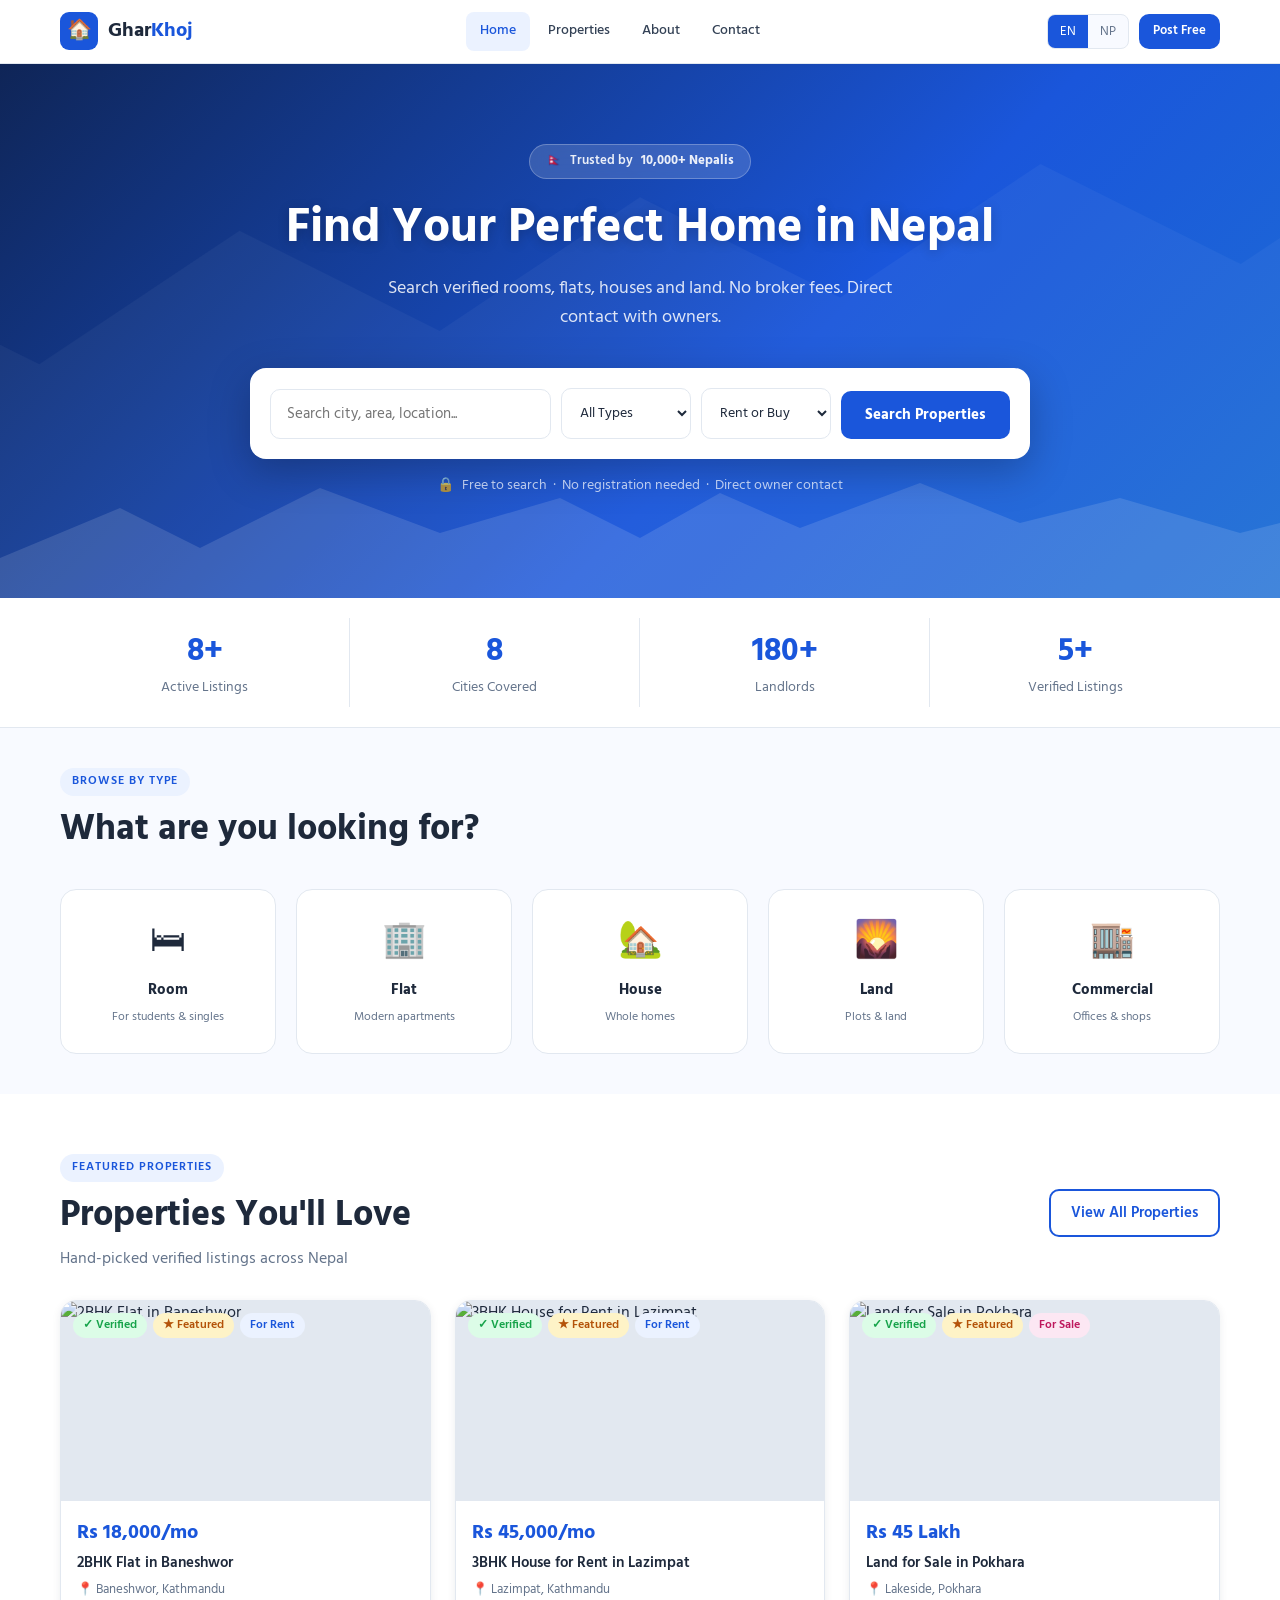
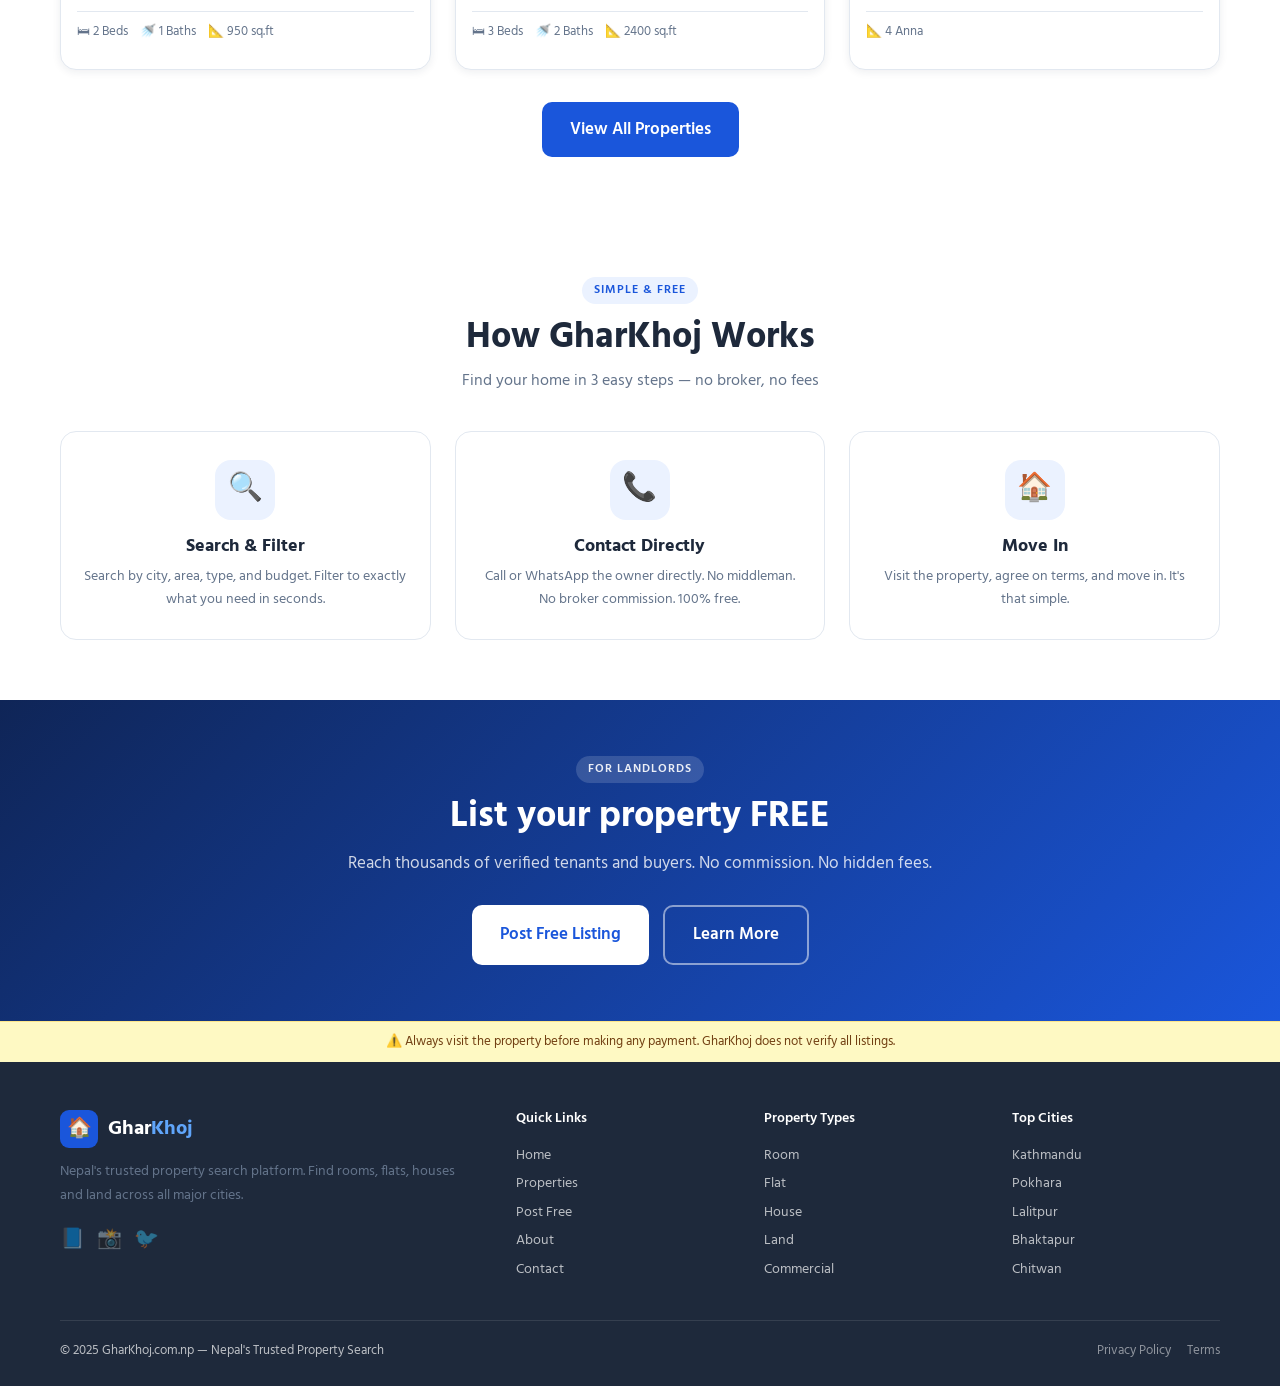
==== index.html @ 3cefd13a "GharKhoj launch" ====
<!DOCTYPE html>
<html lang="en">
<head>
  <meta charset="UTF-8">
  <meta name="viewport" content="width=device-width, initial-scale=1.0">
  <title>GharKhoj.com.np — Nepal's Trusted Property Search | घर खोज</title>
  <meta name="description" content="Nepal's #1 free property search. Find verified rooms, flats, houses and land for rent or sale in Kathmandu, Pokhara, Lalitpur and all major cities. No broker fees.">
  <meta name="keywords" content="room for rent kathmandu, flat for rent nepal, house for sale nepal, ghar bhadama nepal, kotha bhadama, nepal real estate, gharkhoj, property nepal, land sale nepal, pokhara flat rent">
  <meta name="author" content="GharKhoj.com.np">
  <meta name="geo.region" content="NP">
  <meta name="geo.country" content="Nepal">
  <link rel="canonical" href="https://gharkhoj.com.np/">

  <!-- Open Graph (Facebook, WhatsApp, LinkedIn) -->
  <meta property="og:type" content="website">
  <meta property="og:site_name" content="GharKhoj.com.np">
  <meta property="og:title" content="GharKhoj.com.np — Nepal's Trusted Property Search">
  <meta property="og:description" content="Find verified rooms, flats, houses and land across Nepal. No broker fees. Direct owner contact. Free to search.">
  <meta property="og:url" content="https://gharkhoj.com.np/">
  <meta property="og:image" content="https://gharkhoj.com.np/images/og-image.svg">
  <meta property="og:image:width" content="1200">
  <meta property="og:image:height" content="630">
  <meta property="og:locale" content="en_NP">

  <!-- Twitter Card -->
  <meta name="twitter:card" content="summary_large_image">
  <meta name="twitter:title" content="GharKhoj.com.np — Nepal's Trusted Property Search">
  <meta name="twitter:description" content="Find verified rooms, flats, houses and land across Nepal. Free. No broker.">
  <meta name="twitter:image" content="https://gharkhoj.com.np/images/og-image.svg">

  <!-- Schema.org structured data -->
  <script type="application/ld+json">
  {
    "@context": "https://schema.org",
    "@type": "WebSite",
    "name": "GharKhoj",
    "alternateName": "घर खोज",
    "url": "https://gharkhoj.com.np",
    "description": "Nepal's trusted property search platform. Find rooms, flats, houses and land.",
    "potentialAction": {
      "@type": "SearchAction",
      "target": "https://gharkhoj.com.np/pages/listings.html?q={search_term_string}",
      "query-input": "required name=search_term_string"
    },
    "publisher": {
      "@type": "Organization",
      "name": "GharKhoj",
      "url": "https://gharkhoj.com.np",
      "logo": "https://gharkhoj.com.np/images/og-image.svg",
      "areaServed": "NP"
    }
  }
  </script>

  <!-- Google Analytics — replace G-XXXXXXXXXX with your Measurement ID -->
  <!-- Get yours free at: analytics.google.com -->
  <!-- Google Analytics — replace G-XXXXXXXXXX with your real Measurement ID -->
  <!-- Get yours free at: https://analytics.google.com → Admin → Create Property -->
  <script>
    const GA_ID = 'G-XXXXXXXXXX'; // ← Replace this
    if (GA_ID !== 'G-XXXXXXXXXX') {
      const s = document.createElement('script');
      s.async = true;
      s.src = 'https://www.googletagmanager.com/gtag/js?id=' + GA_ID;
      document.head.appendChild(s);
      window.dataLayer = window.dataLayer || [];
      function gtag(){dataLayer.push(arguments);}
      gtag('js', new Date());
      gtag('config', GA_ID);
    }
  </script>
  <link rel="stylesheet" href="css/style.css">
  <link rel="icon" href="data:image/svg+xml,<svg xmlns='http://www.w3.org/2000/svg' viewBox='0 0 32 32'><text y='26' font-size='28'>🏠</text></svg>">
  <style>
    /* ── Hero Section ───────────────────── */
    .hero {
      background: linear-gradient(135deg, #0f2557 0%, #1A56DB 60%, #1e6fd4 100%);
      position: relative;
      overflow: hidden;
      padding: 80px 0 100px;
      color: white;
    }
    .hero::before {
      content: '';
      position: absolute;
      inset: 0;
      background: url("data:image/svg+xml,%3Csvg xmlns='http://www.w3.org/2000/svg' viewBox='0 0 1440 320'%3E%3Cpath fill='rgba(255,255,255,0.04)' d='M0,200 L80,180 L160,220 L280,140 L360,180 L480,100 L600,160 L720,80 L840,140 L960,60 L1080,120 L1200,40 L1320,100 L1440,60 L1440,320 L0,320 Z'/%3E%3C/svg%3E") no-repeat bottom / cover;
    }
    /* Mountain silhouette — Nepal identity */
    .hero-mountains {
      position: absolute;
      bottom: 0; left: 0; right: 0;
      height: 120px;
      opacity: 0.12;
    }
    .hero-content { position: relative; z-index: 2; text-align: center; }
    .hero-eyebrow {
      display: inline-flex;
      align-items: center;
      gap: 8px;
      background: rgba(255,255,255,0.15);
      border: 1px solid rgba(255,255,255,0.25);
      border-radius: 20px;
      padding: 6px 16px;
      font-size: 13px;
      font-weight: 600;
      color: rgba(255,255,255,0.9);
      margin-bottom: 20px;
      backdrop-filter: blur(8px);
    }
    .hero h1 { color: white; margin-bottom: 16px; text-shadow: 0 2px 12px rgba(0,0,0,0.2); }
    .hero p  { color: rgba(255,255,255,0.85); font-size: 18px; max-width: 560px; margin: 0 auto 36px; }
    .hero-trust {
      display: flex;
      align-items: center;
      justify-content: center;
      gap: 8px;
      font-size: 14px;
      color: rgba(255,255,255,0.7);
      margin-top: 16px;
    }
    .hero-trust strong { color: white; }

    /* ── Search Box ─────────────────────── */
    .search-box {
      background: white;
      border-radius: 16px;
      padding: 20px;
      box-shadow: 0 12px 40px rgba(0,0,0,0.25);
      max-width: 780px;
      margin: 0 auto;
    }
    .search-row {
      display: grid;
      grid-template-columns: 1fr auto auto auto;
      gap: 10px;
      align-items: end;
    }
    .search-main input {
      width: 100%;
      padding: 12px 16px;
      border: 1.5px solid var(--border);
      border-radius: 10px;
      font-size: 15px;
      outline: none;
      transition: border-color 0.15s;
    }
    .search-main input:focus { border-color: var(--blue); box-shadow: 0 0 0 3px rgba(26,86,219,0.1); }
    .search-select {
      padding: 12px 14px;
      border: 1.5px solid var(--border);
      border-radius: 10px;
      font-size: 14px;
      color: var(--slate);
      background: white;
      outline: none;
      cursor: pointer;
      min-width: 130px;
    }
    .search-select:focus { border-color: var(--blue); }
    .search-btn {
      padding: 12px 24px;
      background: var(--blue);
      color: white;
      border-radius: 10px;
      font-size: 15px;
      font-weight: 700;
      white-space: nowrap;
      transition: background 0.15s, transform 0.15s;
    }
    .search-btn:hover { background: var(--blue-dark); transform: translateY(-1px); }

    /* ── Stats Bar ──────────────────────── */
    .stats-bar {
      background: white;
      border-bottom: 1.5px solid var(--border);
      padding: 20px 0;
    }
    .stats-grid {
      display: grid;
      grid-template-columns: repeat(4, 1fr);
      gap: 0;
    }
    .stat-item {
      text-align: center;
      padding: 8px 0;
      border-right: 1px solid var(--border);
    }
    .stat-item:last-child { border-right: none; }
    .stat-num {
      font-size: 28px;
      font-weight: 700;
      color: var(--blue);
      display: block;
    }
    .stat-label { font-size: 13px; color: var(--muted); }

    /* ── How It Works ───────────────────── */
    .how-it-works { background: white; }
    .step-card {
      text-align: center;
      padding: 28px 20px;
      border-radius: var(--radius-lg);
      border: 1.5px solid var(--border);
      transition: border-color 0.2s, box-shadow 0.2s;
    }
    .step-card:hover { border-color: var(--blue); box-shadow: var(--shadow-md); }
    .step-icon {
      width: 60px; height: 60px;
      background: var(--blue-light);
      border-radius: 16px;
      display: flex; align-items: center; justify-content: center;
      font-size: 28px;
      margin: 0 auto 16px;
    }
    .step-card h4 { margin-bottom: 8px; }
    .step-card p  { font-size: 14px; }

    /* ── CTA Banner ─────────────────────── */
    .cta-banner {
      background: linear-gradient(135deg, #0f2557, #1A56DB);
      color: white;
      padding: 56px 0;
      text-align: center;
    }
    .cta-banner h2 { color: white; margin-bottom: 10px; }
    .cta-banner p  { color: rgba(255,255,255,0.8); margin-bottom: 28px; font-size: 17px; }
    .cta-actions { display: flex; gap: 14px; justify-content: center; flex-wrap: wrap; }

    /* ── Property Type Cards ────────────── */
    .type-card {
      background: white;
      border-radius: var(--radius-lg);
      border: 1.5px solid var(--border);
      padding: 24px 20px;
      text-align: center;
      transition: all 0.2s;
      cursor: pointer;
      display: block;
    }
    .type-card:hover { border-color: var(--blue); background: var(--blue-light); transform: translateY(-2px); }
    .type-card .icon { font-size: 36px; margin-bottom: 10px; }
    .type-card h4 { font-size: 15px; margin-bottom: 4px; }
    .type-card span { font-size: 12px; color: var(--muted); }

    /* ── Disclaimer ─────────────────────── */
    .disclaimer-bar {
      background: #FEF9C3;
      border-top: 1px solid #FDE68A;
      padding: 10px 0;
      font-size: 13px;
      color: #713F12;
      text-align: center;
    }

    @media (max-width: 768px) {
      .hero { padding: 56px 0 72px; }
      .hero p { font-size: 16px; }
      .search-row { grid-template-columns: 1fr; }
      .search-select { min-width: unset; }
      .stats-grid { grid-template-columns: repeat(2, 1fr); }
      .stat-item { border-right: none; border-bottom: 1px solid var(--border); }
      .stat-item:nth-child(odd) { border-right: 1px solid var(--border); }
      .stat-item:nth-last-child(-n+2) { border-bottom: none; }
    }
    @media (max-width: 480px) {
      .search-box { padding: 16px; border-radius: 12px; }
    }
  </style>
</head>
<body>

<!-- Navbar -->
<div id="navbar-root"></div>

<!-- Hero -->
<section class="hero" role="banner">
  <svg class="hero-mountains" viewBox="0 0 1440 120" preserveAspectRatio="none" aria-hidden="true">
    <path fill="white" d="M0,120 L0,80 L120,30 L200,70 L320,10 L440,55 L560,20 L640,60 L720,15 L800,50 L920,5 L1020,45 L1120,20 L1240,55 L1360,25 L1440,45 L1440,120 Z"/>
  </svg>
  <div class="container">
    <div class="hero-content">
      <div class="hero-eyebrow">🇳🇵 <span data-i18n="hero_trust">Trusted by</span> <strong data-i18n="hero_trust2">10,000+ Nepalis</strong></div>
      <h1 data-i18n="hero_heading">Find Your Perfect Home in Nepal</h1>
      <p data-i18n="hero_sub">Search verified rooms, flats, houses and land. No broker fees. Direct contact with owners.</p>

      <!-- Search Box -->
      <div class="search-box">
        <div class="search-row">
          <div class="search-main">
            <input type="text" id="heroSearch" data-i18n-ph="search_placeholder" placeholder="Search city, area, location..." autocomplete="off" aria-label="Search properties">
          </div>
          <select class="search-select" id="heroType" aria-label="Property type">
            <option value="" data-i18n="filter_all_types">All Types</option>
            <option value="room" data-i18n="filter_room">Room</option>
            <option value="flat" data-i18n="filter_flat">Flat</option>
            <option value="house" data-i18n="filter_house">House</option>
            <option value="land" data-i18n="filter_land">Land</option>
            <option value="commercial" data-i18n="filter_commercial">Commercial</option>
          </select>
          <select class="search-select" id="heroPurpose" aria-label="Purpose">
            <option value="" data-i18n="filter_all_purpose">Rent or Buy</option>
            <option value="rent" data-i18n="filter_rent">For Rent</option>
            <option value="buy" data-i18n="filter_buy">For Sale</option>
          </select>
          <button class="search-btn" onclick="doSearch()" data-i18n="search_btn">Search Properties</button>
        </div>
      </div>

      <div class="hero-trust">
        <span>🔒</span>
        <span>Free to search &nbsp;·&nbsp; No registration needed &nbsp;·&nbsp; Direct owner contact</span>
      </div>
    </div>
  </div>
</section>

<!-- Stats Bar -->
<div class="stats-bar">
  <div class="container">
    <div class="stats-grid">
      <div class="stat-item">
        <span class="stat-num" id="stat-listings">250+</span>
        <div class="stat-label" data-i18n="stats_listings">Active Listings</div>
      </div>
      <div class="stat-item">
        <span class="stat-num">8</span>
        <div class="stat-label" data-i18n="stats_cities">Cities Covered</div>
      </div>
      <div class="stat-item">
        <span class="stat-num">180+</span>
        <div class="stat-label" data-i18n="stats_landlords">Landlords</div>
      </div>
      <div class="stat-item">
        <span class="stat-num" id="stat-verified">60+</span>
        <div class="stat-label" data-i18n="stats_verified">Verified Listings</div>
      </div>
    </div>
  </div>
</div>

<!-- Browse by Type -->
<section class="section-sm">
  <div class="container">
    <div class="section-header">
      <div class="section-label">Browse by Type</div>
      <h2>What are you looking for?</h2>
    </div>
    <div class="grid-4" style="grid-template-columns: repeat(5, 1fr)">
      <a href="pages/listings.html?type=room" class="type-card">
        <div class="icon">🛏</div>
        <h4 data-i18n="filter_room">Room</h4>
        <span>For students & singles</span>
      </a>
      <a href="pages/listings.html?type=flat" class="type-card">
        <div class="icon">🏢</div>
        <h4 data-i18n="filter_flat">Flat</h4>
        <span>Modern apartments</span>
      </a>
      <a href="pages/listings.html?type=house" class="type-card">
        <div class="icon">🏡</div>
        <h4 data-i18n="filter_house">House</h4>
        <span>Whole homes</span>
      </a>
      <a href="pages/listings.html?type=land" class="type-card">
        <div class="icon">🌄</div>
        <h4 data-i18n="filter_land">Land</h4>
        <span>Plots & land</span>
      </a>
      <a href="pages/listings.html?type=commercial" class="type-card">
        <div class="icon">🏬</div>
        <h4 data-i18n="filter_commercial">Commercial</h4>
        <span>Offices & shops</span>
      </a>
    </div>
  </div>
</section>

<!-- Featured Listings -->
<section class="section" style="background: white;">
  <div class="container">
    <div class="flex-between section-header" style="margin-bottom:28px">
      <div>
        <div class="section-label" data-i18n="featured_label">Featured Properties</div>
        <h2 data-i18n="featured_heading">Properties You'll Love</h2>
        <p data-i18n="featured_sub">Hand-picked verified listings across Nepal</p>
      </div>
      <a href="pages/listings.html" class="btn btn-outline" data-i18n="view_all" style="flex-shrink:0">View All Properties</a>
    </div>
    <div class="grid-3" id="featuredGrid">
      <!-- Skeleton loaders -->
      <div class="property-card"><div class="skeleton" style="height:200px"></div><div style="padding:16px"><div class="skeleton" style="height:20px;width:60%;margin-bottom:10px"></div><div class="skeleton" style="height:15px;width:80%"></div></div></div>
      <div class="property-card"><div class="skeleton" style="height:200px"></div><div style="padding:16px"><div class="skeleton" style="height:20px;width:60%;margin-bottom:10px"></div><div class="skeleton" style="height:15px;width:80%"></div></div></div>
      <div class="property-card"><div class="skeleton" style="height:200px"></div><div style="padding:16px"><div class="skeleton" style="height:20px;width:60%;margin-bottom:10px"></div><div class="skeleton" style="height:15px;width:80%"></div></div></div>
    </div>
    <div style="text-align:center;margin-top:32px">
      <a href="pages/listings.html" class="btn btn-primary btn-lg" data-i18n="view_all">View All Properties</a>
    </div>
  </div>
</section>

<!-- How It Works -->
<section class="section how-it-works">
  <div class="container">
    <div class="section-header text-center">
      <div class="section-label">Simple & Free</div>
      <h2>How GharKhoj Works</h2>
      <p>Find your home in 3 easy steps — no broker, no fees</p>
    </div>
    <div class="grid-3">
      <div class="step-card">
        <div class="step-icon">🔍</div>
        <h4>Search & Filter</h4>
        <p>Search by city, area, type, and budget. Filter to exactly what you need in seconds.</p>
      </div>
      <div class="step-card">
        <div class="step-icon">📞</div>
        <h4>Contact Directly</h4>
        <p>Call or WhatsApp the owner directly. No middleman. No broker commission. 100% free.</p>
      </div>
      <div class="step-card">
        <div class="step-icon">🏠</div>
        <h4>Move In</h4>
        <p>Visit the property, agree on terms, and move in. It's that simple.</p>
      </div>
    </div>
  </div>
</section>

<!-- CTA Banner -->
<section class="cta-banner">
  <div class="container">
    <div class="section-label" style="background:rgba(255,255,255,0.15);color:rgba(255,255,255,0.9)">For Landlords</div>
    <h2 data-i18n="post_free">List your property FREE</h2>
    <p>Reach thousands of verified tenants and buyers. No commission. No hidden fees.</p>
    <div class="cta-actions">
      <a href="pages/submit.html" class="btn btn-lg" style="background:white;color:var(--blue)">Post Free Listing</a>
      <a href="pages/about.html" class="btn btn-lg btn-outline" style="border-color:rgba(255,255,255,0.5);color:white">Learn More</a>
    </div>
  </div>
</section>

<!-- Disclaimer -->
<div class="disclaimer-bar">
  ⚠️ <span data-i18n="disclaimer">Always visit the property before making any payment. GharKhoj does not verify all listings.</span>
</div>

<!-- Footer -->
<div id="footer-root"></div>

<script src="js/core.js"></script>
<script>
  // Inject navbar & footer
  document.getElementById('navbar-root').innerHTML = buildNavbar('nav_home');
  document.getElementById('footer-root').innerHTML = buildFooter();

  // Fix links from root
  document.querySelectorAll('a[href]').forEach(a => {
    const h = a.getAttribute('href');
    if (h && !h.startsWith('http') && !h.startsWith('#') && !h.startsWith('pages/') && !h.startsWith('mailto')) {
      // already correct for root level
    }
  });

  // Load and render featured listings
  let renderCards;
  async function init() {
    await loadListings();
    renderCards = function() {
      const featured = allListings.filter(p => p.featured).slice(0, 6);
      document.getElementById('featuredGrid').innerHTML =
        featured.length
          ? featured.map(propertyCardHTML).join('')
          : '<div class="empty-state"><div class="empty-icon">🏠</div><h3>No listings yet</h3></div>';
    };
    renderCards();

    // Update stat
    const verifiedCount = allListings.filter(p => p.verified).length;
    document.getElementById('stat-listings').textContent = allListings.length + '+';
    document.getElementById('stat-verified').textContent = verifiedCount + '+';
  }
  init();

  // Search handler
  function doSearch() {
    const q = document.getElementById('heroSearch').value.trim();
    const type = document.getElementById('heroType').value;
    const purpose = document.getElementById('heroPurpose').value;
    const params = new URLSearchParams();
    if (q)       params.set('q', q);
    if (type)    params.set('type', type);
    if (purpose) params.set('purpose', purpose);
    window.location.href = `pages/listings.html?${params.toString()}`;
  }

  document.getElementById('heroSearch').addEventListener('keydown', e => {
    if (e.key === 'Enter') doSearch();
  });

  // Apply language on load
  setLang(currentLang);
</script>
</body>
</html>
---- css/style.css ----
/* ============================================
   GharKhoj.com.np — Design System
   Nepal's Trusted Property Search
   ============================================ */

@import url('https://fonts.googleapis.com/css2?family=Hind:wght@300;400;500;600;700&display=swap');

/* ── CSS Variables ─────────────────────────── */
:root {
  --blue:        #1A56DB;
  --blue-dark:   #1340A8;
  --blue-light:  #EBF2FF;
  --green:       #16A34A;
  --green-light: #DCFCE7;
  --slate:       #1E293B;
  --slate-mid:   #334155;
  --muted:       #64748B;
  --border:      #E2E8F0;
  --bg:          #F8FAFF;
  --white:       #FFFFFF;
  --red:         #DC2626;
  --gold:        #F59E0B;

  --font:        'Hind', sans-serif;
  --radius:      10px;
  --radius-lg:   16px;
  --shadow:      0 2px 8px rgba(30,41,59,0.08);
  --shadow-md:   0 4px 20px rgba(30,41,59,0.12);
  --shadow-lg:   0 8px 40px rgba(30,41,59,0.16);

  --nav-h:       64px;
  --max-w:       1200px;
}

/* ── Reset ─────────────────────────────────── */
*, *::before, *::after { box-sizing: border-box; margin: 0; padding: 0; }
html { scroll-behavior: smooth; -webkit-text-size-adjust: 100%; }
body {
  font-family: var(--font);
  font-size: 16px;
  line-height: 1.6;
  color: var(--slate);
  background: var(--bg);
  overflow-x: hidden;
}
img { max-width: 100%; display: block; }
a { color: inherit; text-decoration: none; }
button { cursor: pointer; font-family: var(--font); border: none; background: none; }
input, select, textarea { font-family: var(--font); }
ul { list-style: none; }

/* ── Layout Utilities ──────────────────────── */
.container { max-width: var(--max-w); margin: 0 auto; padding: 0 20px; }
.section { padding: 60px 0; }
.section-sm { padding: 40px 0; }
.grid-2 { display: grid; grid-template-columns: repeat(2, 1fr); gap: 24px; }
.grid-3 { display: grid; grid-template-columns: repeat(3, 1fr); gap: 24px; }
.grid-4 { display: grid; grid-template-columns: repeat(4, 1fr); gap: 20px; }
.flex { display: flex; align-items: center; }
.flex-between { display: flex; align-items: center; justify-content: space-between; }
.gap-8  { gap: 8px; }
.gap-12 { gap: 12px; }
.gap-16 { gap: 16px; }
.gap-24 { gap: 24px; }

/* ── Typography ────────────────────────────── */
h1, h2, h3, h4, h5 { font-weight: 700; line-height: 1.25; color: var(--slate); }
h1 { font-size: clamp(28px, 5vw, 48px); }
h2 { font-size: clamp(22px, 3.5vw, 36px); }
h3 { font-size: clamp(18px, 2.5vw, 24px); }
h4 { font-size: 18px; }
p  { color: var(--muted); }
.text-sm  { font-size: 13px; }
.text-xs  { font-size: 11px; }
.text-lg  { font-size: 18px; }
.text-xl  { font-size: 22px; }
.text-blue  { color: var(--blue); }
.text-green { color: var(--green); }
.text-muted { color: var(--muted); }
.text-white { color: var(--white); }
.text-slate { color: var(--slate); }
.font-500 { font-weight: 500; }
.font-600 { font-weight: 600; }
.font-700 { font-weight: 700; }
.text-center { text-align: center; }

/* ── Section Headers ───────────────────────── */
.section-header { margin-bottom: 36px; }
.section-header h2 { margin-bottom: 8px; }
.section-header p  { font-size: 16px; }
.section-label {
  display: inline-block;
  font-size: 12px;
  font-weight: 600;
  letter-spacing: 0.08em;
  text-transform: uppercase;
  color: var(--blue);
  background: var(--blue-light);
  padding: 4px 12px;
  border-radius: 20px;
  margin-bottom: 12px;
}

/* ── Buttons ───────────────────────────────── */
.btn {
  display: inline-flex;
  align-items: center;
  gap: 8px;
  padding: 10px 20px;
  border-radius: var(--radius);
  font-size: 15px;
  font-weight: 600;
  transition: all 0.18s ease;
  white-space: nowrap;
}
.btn-primary {
  background: var(--blue);
  color: var(--white);
}
.btn-primary:hover { background: var(--blue-dark); transform: translateY(-1px); box-shadow: 0 4px 12px rgba(26,86,219,0.35); }
.btn-green {
  background: var(--green);
  color: var(--white);
}
.btn-green:hover { background: #15803d; transform: translateY(-1px); }
.btn-outline {
  border: 2px solid var(--blue);
  color: var(--blue);
}
.btn-outline:hover { background: var(--blue-light); }
.btn-ghost {
  color: var(--slate-mid);
}
.btn-ghost:hover { background: var(--border); border-radius: var(--radius); }
.btn-sm { padding: 7px 14px; font-size: 13px; }
.btn-lg { padding: 14px 28px; font-size: 17px; }
.btn-whatsapp {
  background: #25D366;
  color: var(--white);
}
.btn-whatsapp:hover { background: #1ead52; }
.btn-block { width: 100%; justify-content: center; }

/* ── Form Elements ─────────────────────────── */
.form-group { display: flex; flex-direction: column; gap: 6px; }
.form-label { font-size: 14px; font-weight: 600; color: var(--slate-mid); }
.form-input,
.form-select,
.form-textarea {
  width: 100%;
  padding: 10px 14px;
  border: 1.5px solid var(--border);
  border-radius: var(--radius);
  font-size: 15px;
  color: var(--slate);
  background: var(--white);
  transition: border-color 0.15s ease, box-shadow 0.15s ease;
  outline: none;
}
.form-input:focus,
.form-select:focus,
.form-textarea:focus {
  border-color: var(--blue);
  box-shadow: 0 0 0 3px rgba(26,86,219,0.1);
}
.form-textarea { resize: vertical; min-height: 120px; }

/* ── Badges ────────────────────────────────── */
.badge {
  display: inline-flex;
  align-items: center;
  gap: 4px;
  padding: 3px 10px;
  border-radius: 20px;
  font-size: 12px;
  font-weight: 600;
}
.badge-verified { background: var(--green-light); color: var(--green); }
.badge-featured { background: #FEF3C7; color: #B45309; }
.badge-rent     { background: var(--blue-light); color: var(--blue); }
.badge-buy      { background: #FCE7F3; color: #BE185D; }
.badge-new      { background: #F0FDF4; color: var(--green); }

/* ── Property Card ─────────────────────────── */
.property-card {
  background: var(--white);
  border-radius: var(--radius-lg);
  overflow: hidden;
  box-shadow: var(--shadow);
  transition: transform 0.2s ease, box-shadow 0.2s ease;
  border: 1.5px solid var(--border);
  position: relative;
}
.property-card:hover {
  transform: translateY(-4px);
  box-shadow: var(--shadow-md);
  border-color: #c7d9f8;
}
.property-card__img {
  width: 100%;
  height: 200px;
  object-fit: cover;
  background: var(--border);
}
.property-card__badges {
  position: absolute;
  top: 12px;
  left: 12px;
  display: flex;
  gap: 6px;
  flex-wrap: wrap;
}
.property-card__body { padding: 16px; }
.property-card__price {
  font-size: 20px;
  font-weight: 700;
  color: var(--blue);
  margin-bottom: 4px;
}
.property-card__title {
  font-size: 15px;
  font-weight: 600;
  color: var(--slate);
  margin-bottom: 6px;
  line-height: 1.4;
}
.property-card__location {
  font-size: 13px;
  color: var(--muted);
  display: flex;
  align-items: center;
  gap: 4px;
  margin-bottom: 10px;
}
.property-card__meta {
  display: flex;
  gap: 12px;
  padding: 10px 0;
  border-top: 1px solid var(--border);
  margin-top: 8px;
}
.property-card__meta-item {
  font-size: 13px;
  color: var(--muted);
  display: flex;
  align-items: center;
  gap: 4px;
}

/* ── Stats Bar ─────────────────────────────── */
.stat-item { text-align: center; }
.stat-item .stat-num { font-size: 32px; font-weight: 700; color: var(--blue); }
.stat-item .stat-label { font-size: 14px; color: var(--muted); }

/* ── Navbar ────────────────────────────────── */
.navbar {
  position: sticky;
  top: 0;
  z-index: 1000;
  background: var(--white);
  border-bottom: 1.5px solid var(--border);
  height: var(--nav-h);
  display: flex;
  align-items: center;
  box-shadow: 0 1px 6px rgba(30,41,59,0.06);
}
.navbar .container { width: 100%; }
.nav-inner { display: flex; align-items: center; justify-content: space-between; width: 100%; }
.nav-logo { display: flex; align-items: center; gap: 10px; }
.nav-logo-icon {
  width: 38px; height: 38px;
  background: var(--blue);
  border-radius: 9px;
  display: flex; align-items: center; justify-content: center;
  color: white; font-size: 20px;
}
.nav-logo-text { font-size: 20px; font-weight: 700; color: var(--slate); }
.nav-logo-text span { color: var(--blue); }
.nav-links { display: flex; align-items: center; gap: 4px; }
.nav-link {
  padding: 8px 14px;
  border-radius: 8px;
  font-size: 14px;
  font-weight: 500;
  color: var(--slate-mid);
  transition: all 0.15s;
}
.nav-link:hover, .nav-link.active { background: var(--blue-light); color: var(--blue); }
.nav-actions { display: flex; align-items: center; gap: 10px; }
.lang-toggle {
  display: flex;
  align-items: center;
  background: var(--bg);
  border: 1.5px solid var(--border);
  border-radius: 8px;
  overflow: hidden;
  font-size: 13px;
  font-weight: 600;
}
.lang-btn {
  padding: 6px 12px;
  transition: all 0.15s;
  color: var(--muted);
}
.lang-btn.active {
  background: var(--blue);
  color: var(--white);
}
.hamburger { display: none; flex-direction: column; gap: 5px; padding: 8px; }
.hamburger span { width: 22px; height: 2px; background: var(--slate); border-radius: 2px; transition: 0.3s; }

/* ── Footer ────────────────────────────────── */
.footer {
  background: var(--slate);
  color: rgba(255,255,255,0.7);
  padding: 48px 0 24px;
}
.footer-grid { display: grid; grid-template-columns: 2fr 1fr 1fr 1fr; gap: 40px; margin-bottom: 36px; }
.footer-brand p { font-size: 14px; margin-top: 12px; line-height: 1.7; }
.footer-col h4 { color: white; font-size: 14px; font-weight: 600; margin-bottom: 14px; }
.footer-col a { display: block; font-size: 14px; padding: 3px 0; transition: color 0.15s; }
.footer-col a:hover { color: white; }
.footer-bottom {
  border-top: 1px solid rgba(255,255,255,0.1);
  padding-top: 20px;
  display: flex;
  align-items: center;
  justify-content: space-between;
  font-size: 13px;
}

/* ── Alert / Toast ─────────────────────────── */
.alert {
  padding: 14px 18px;
  border-radius: var(--radius);
  font-size: 14px;
  font-weight: 500;
  display: flex;
  align-items: flex-start;
  gap: 10px;
}
.alert-info    { background: var(--blue-light); color: var(--blue-dark); border: 1px solid #bfdbfe; }
.alert-success { background: var(--green-light); color: #14532d; border: 1px solid #bbf7d0; }
.alert-warning { background: #FEF3C7; color: #78350F; border: 1px solid #fde68a; }

/* ── Mobile Nav Overlay ────────────────────── */
.mobile-nav {
  display: none;
  position: fixed;
  inset: var(--nav-h) 0 0 0;
  background: white;
  z-index: 999;
  padding: 20px;
  flex-direction: column;
  gap: 8px;
  border-top: 1px solid var(--border);
  overflow-y: auto;
}
.mobile-nav.open { display: flex; }
.mobile-nav .nav-link { font-size: 16px; padding: 12px 16px; }

/* ── Pagination ────────────────────────────── */
.pagination { display: flex; gap: 6px; justify-content: center; margin-top: 36px; }
.page-btn {
  min-width: 38px; height: 38px;
  padding: 0 12px;
  border-radius: 8px;
  font-size: 14px;
  font-weight: 600;
  border: 1.5px solid var(--border);
  background: white;
  color: var(--slate-mid);
  transition: all 0.15s;
}
.page-btn:hover, .page-btn.active {
  background: var(--blue);
  color: white;
  border-color: var(--blue);
}

/* ── Empty State ───────────────────────────── */
.empty-state {
  text-align: center;
  padding: 60px 20px;
  color: var(--muted);
}
.empty-state .empty-icon { font-size: 52px; margin-bottom: 16px; }
.empty-state h3 { margin-bottom: 8px; color: var(--slate); }

/* ── Skeleton Loader ───────────────────────── */
.skeleton {
  background: linear-gradient(90deg, #e2e8f0 25%, #f1f5f9 50%, #e2e8f0 75%);
  background-size: 200% 100%;
  animation: shimmer 1.5s infinite;
  border-radius: 6px;
}
@keyframes shimmer { from { background-position: 200% 0; } to { background-position: -200% 0; } }

/* ── Responsive ────────────────────────────── */
@media (max-width: 1024px) {
  .grid-4 { grid-template-columns: repeat(2, 1fr); }
  .footer-grid { grid-template-columns: 1fr 1fr; gap: 24px; }
}
@media (max-width: 768px) {
  .section { padding: 40px 0; }
  .grid-2, .grid-3 { grid-template-columns: 1fr; }
  .grid-4 { grid-template-columns: repeat(2, 1fr); }
  .nav-links, .nav-actions .btn-outline { display: none; }
  .hamburger { display: flex; }
  .footer-grid { grid-template-columns: 1fr 1fr; }
  .footer-bottom { flex-direction: column; gap: 8px; text-align: center; }
}
@media (max-width: 480px) {
  :root { --nav-h: 58px; }
  .container { padding: 0 16px; }
  .grid-4 { grid-template-columns: 1fr; }
  .footer-grid { grid-template-columns: 1fr; }
}
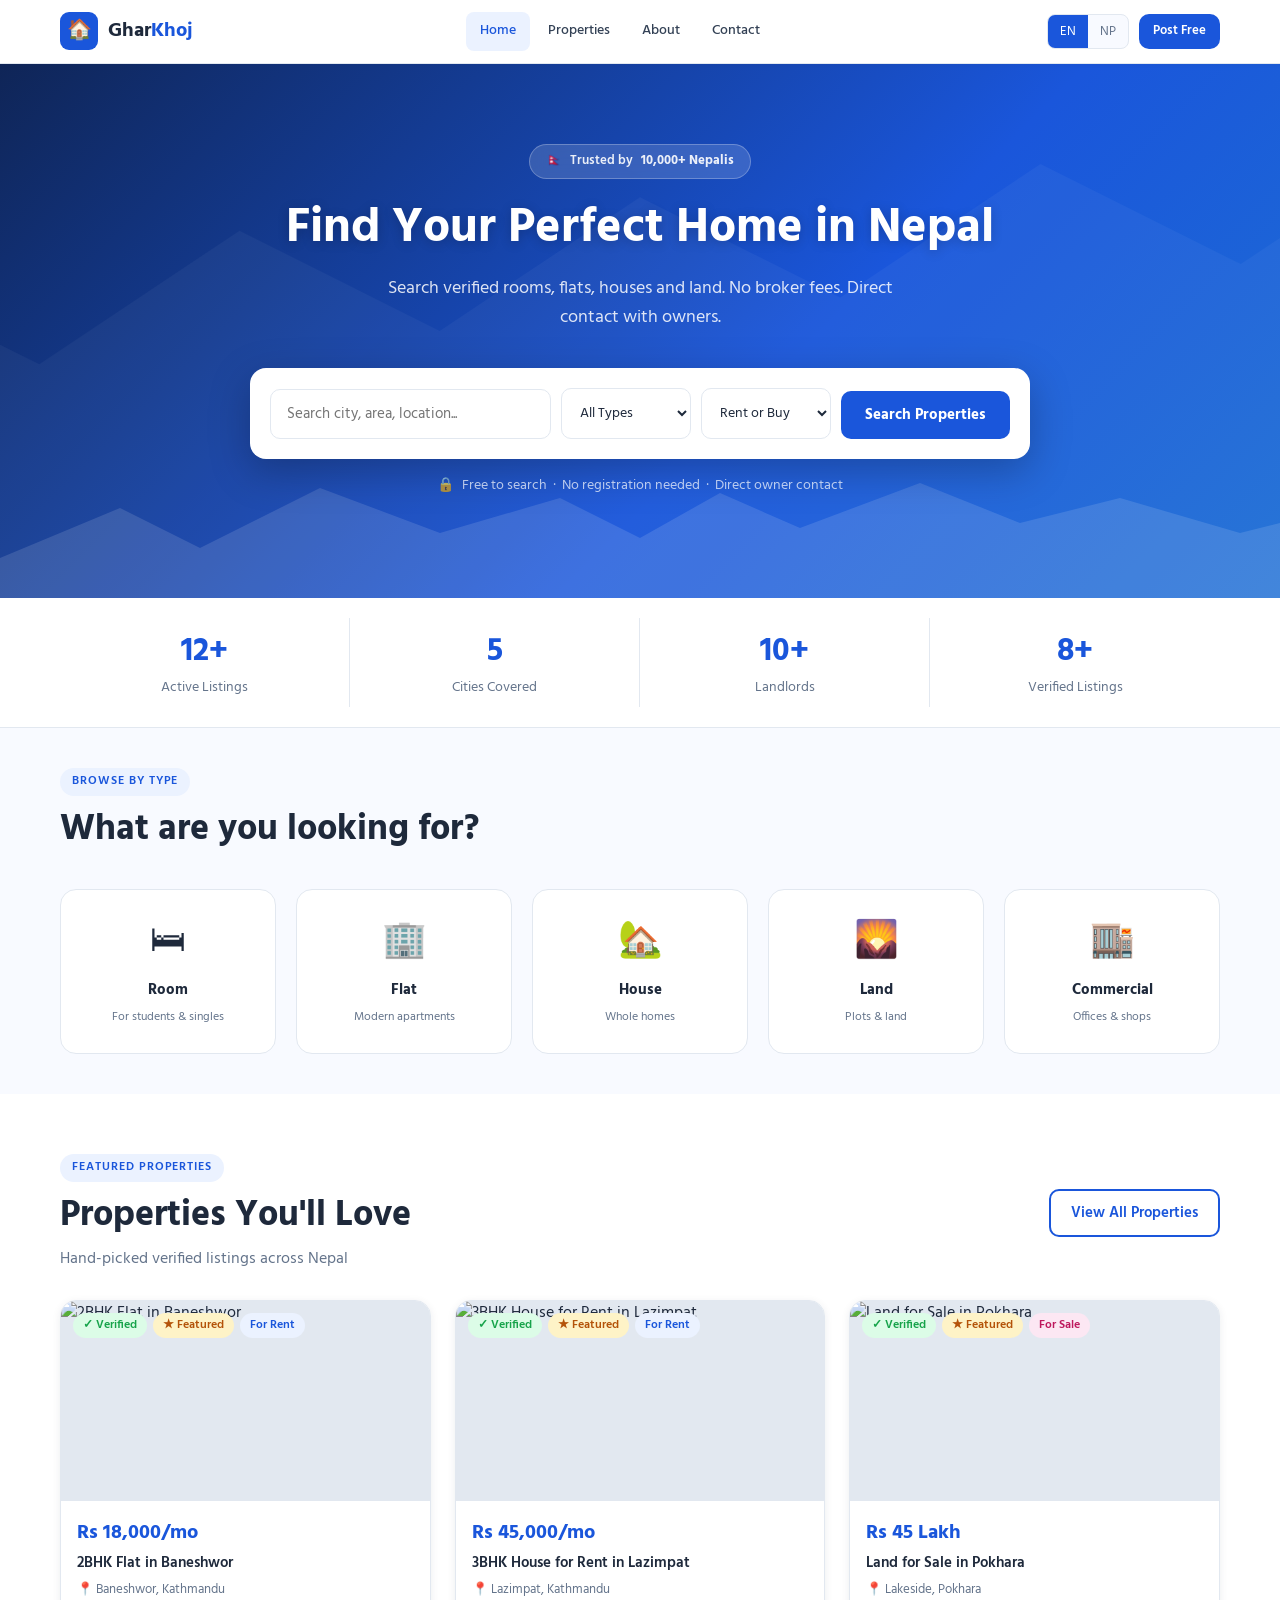
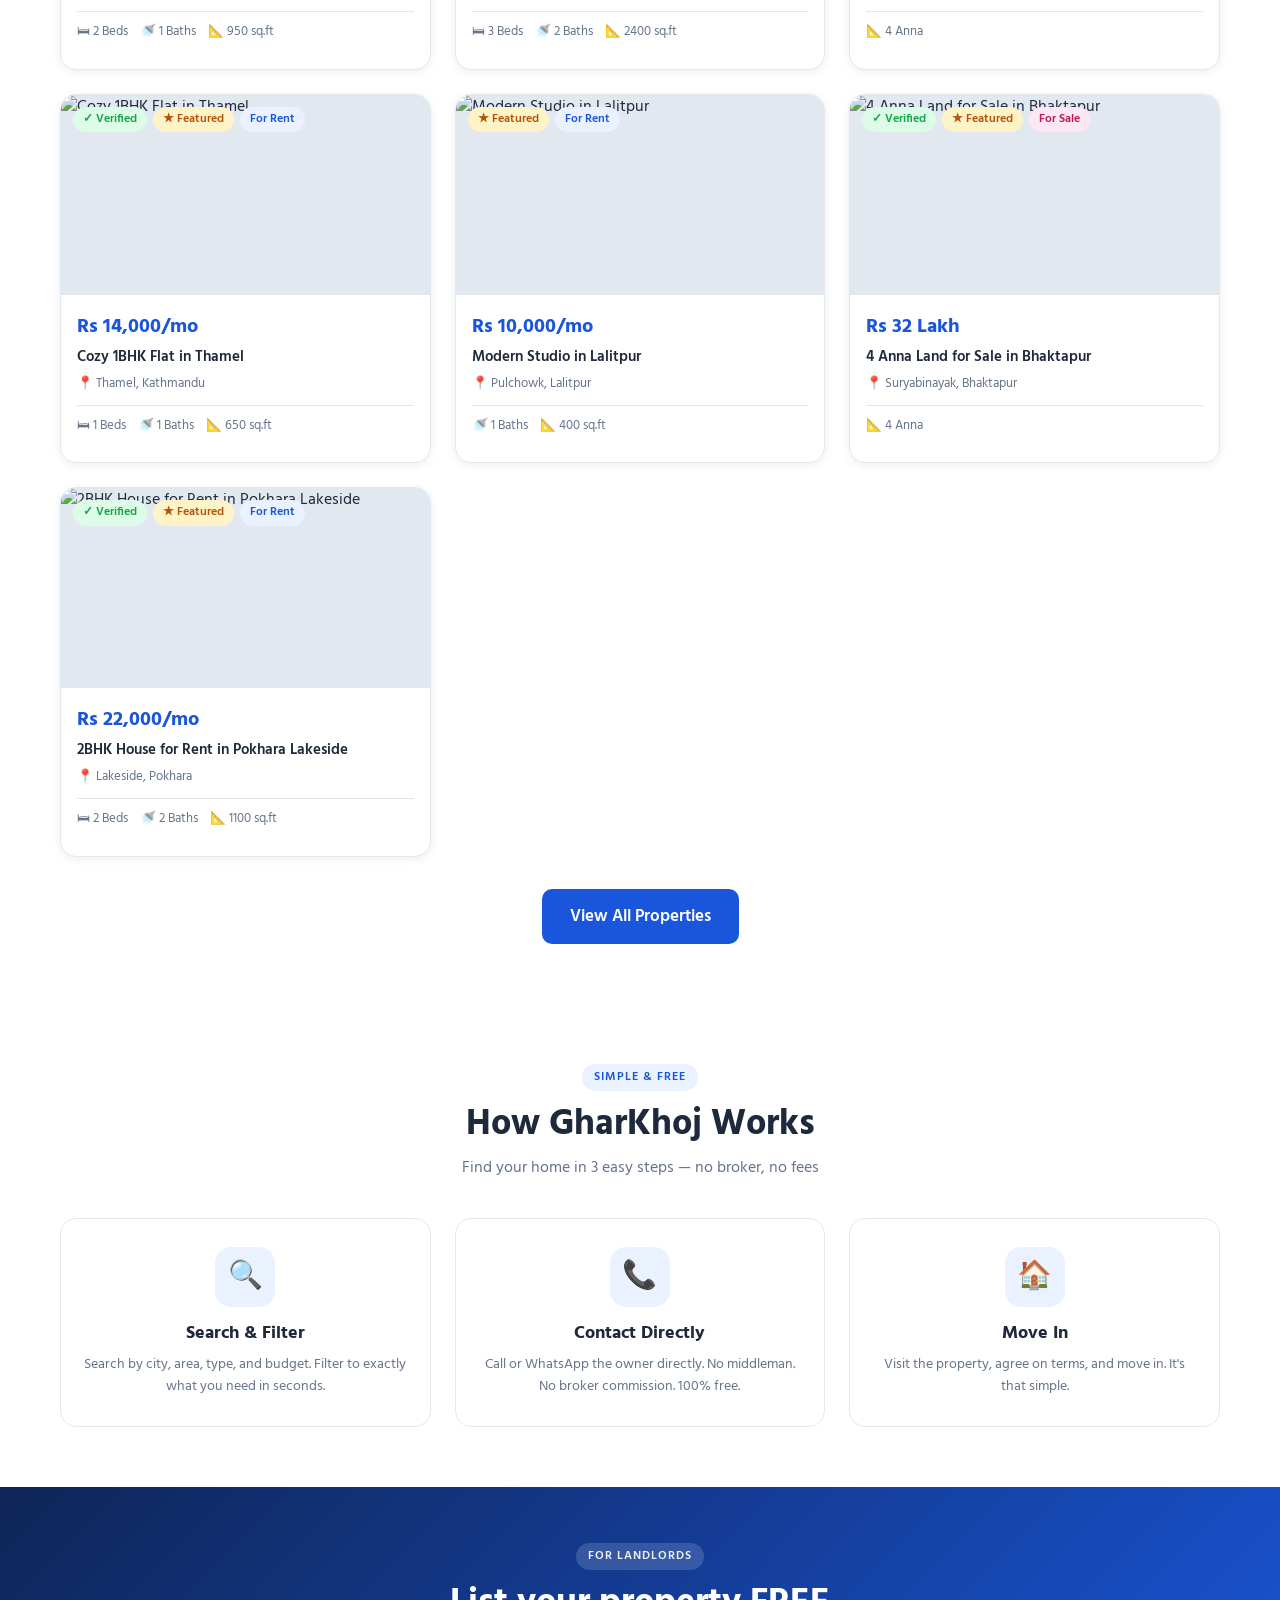
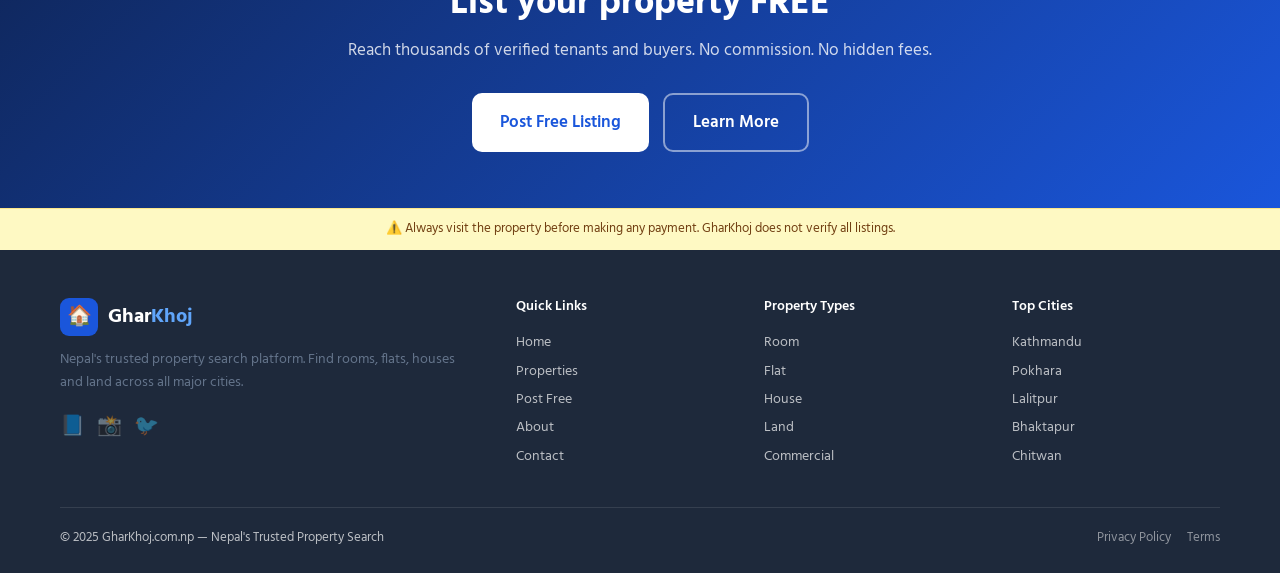
==== commit a585becf: "ADD" ====
--- a/index.html
+++ b/index.html
@@ -320,19 +320,19 @@
   <div class="container">
     <div class="stats-grid">
       <div class="stat-item">
-        <span class="stat-num" id="stat-listings">250+</span>
+        <span class="stat-num" id="stat-listings">12+</span>
         <div class="stat-label" data-i18n="stats_listings">Active Listings</div>
       </div>
       <div class="stat-item">
-        <span class="stat-num">8</span>
+        <span class="stat-num">5</span>
         <div class="stat-label" data-i18n="stats_cities">Cities Covered</div>
       </div>
       <div class="stat-item">
-        <span class="stat-num">180+</span>
+        <span class="stat-num">10+</span>
         <div class="stat-label" data-i18n="stats_landlords">Landlords</div>
       </div>
       <div class="stat-item">
-        <span class="stat-num" id="stat-verified">60+</span>
+        <span class="stat-num" id="stat-verified">4+</span>
         <div class="stat-label" data-i18n="stats_verified">Verified Listings</div>
       </div>
     </div>
@@ -462,23 +462,38 @@
     }
   });
 
-  // Load and render featured listings
-  let renderCards;
-  async function init() {
-    await loadListings();
-    renderCards = function() {
-      const featured = allListings.filter(p => p.featured).slice(0, 6);
-      document.getElementById('featuredGrid').innerHTML =
-        featured.length
-          ? featured.map(propertyCardHTML).join('')
-          : '<div class="empty-state"><div class="empty-icon">🏠</div><h3>No listings yet</h3></div>';
-    };
-    renderCards();
-
-    // Update stat
+  // ── Render featured listings on homepage ──────
+  function renderFeatured() {
+    // Show all listings if none are featured (avoids empty homepage)
+    let show = allListings.filter(p => p.featured);
+    if (!show.length) show = allListings.slice(0, 6);
+    document.getElementById('featuredGrid').innerHTML =
+      show.length
+        ? show.map(propertyCardHTML).join('')
+        : '<div class="empty-state"><div class="empty-icon">🏠</div><h3 data-i18n="no_listings">No listings yet</h3><p style="color:var(--muted);font-size:14px">Be the first to post a property!</p></div>';
     const verifiedCount = allListings.filter(p => p.verified).length;
     document.getElementById('stat-listings').textContent = allListings.length + '+';
     document.getElementById('stat-verified').textContent = verifiedCount + '+';
+  }
+
+  let renderCards = renderFeatured;
+
+  async function init() {
+    // Step 1: Load JSON immediately — guaranteed to work, shows content fast
+    await loadListings();
+    renderFeatured();
+
+    // Step 2: Try Firestore in background — if it has approved listings, swap them in
+    try {
+      const { loadListingsFromFirestore } = await import('./js/firebase-services.js');
+      const fetched = await loadListingsFromFirestore();
+      if (fetched && fetched.length > 0) {
+        allListings = fetched;
+        renderFeatured();
+      }
+    } catch (e) {
+      // Firestore not set up yet — JSON data already showing, no action needed
+    }
   }
   init();
 
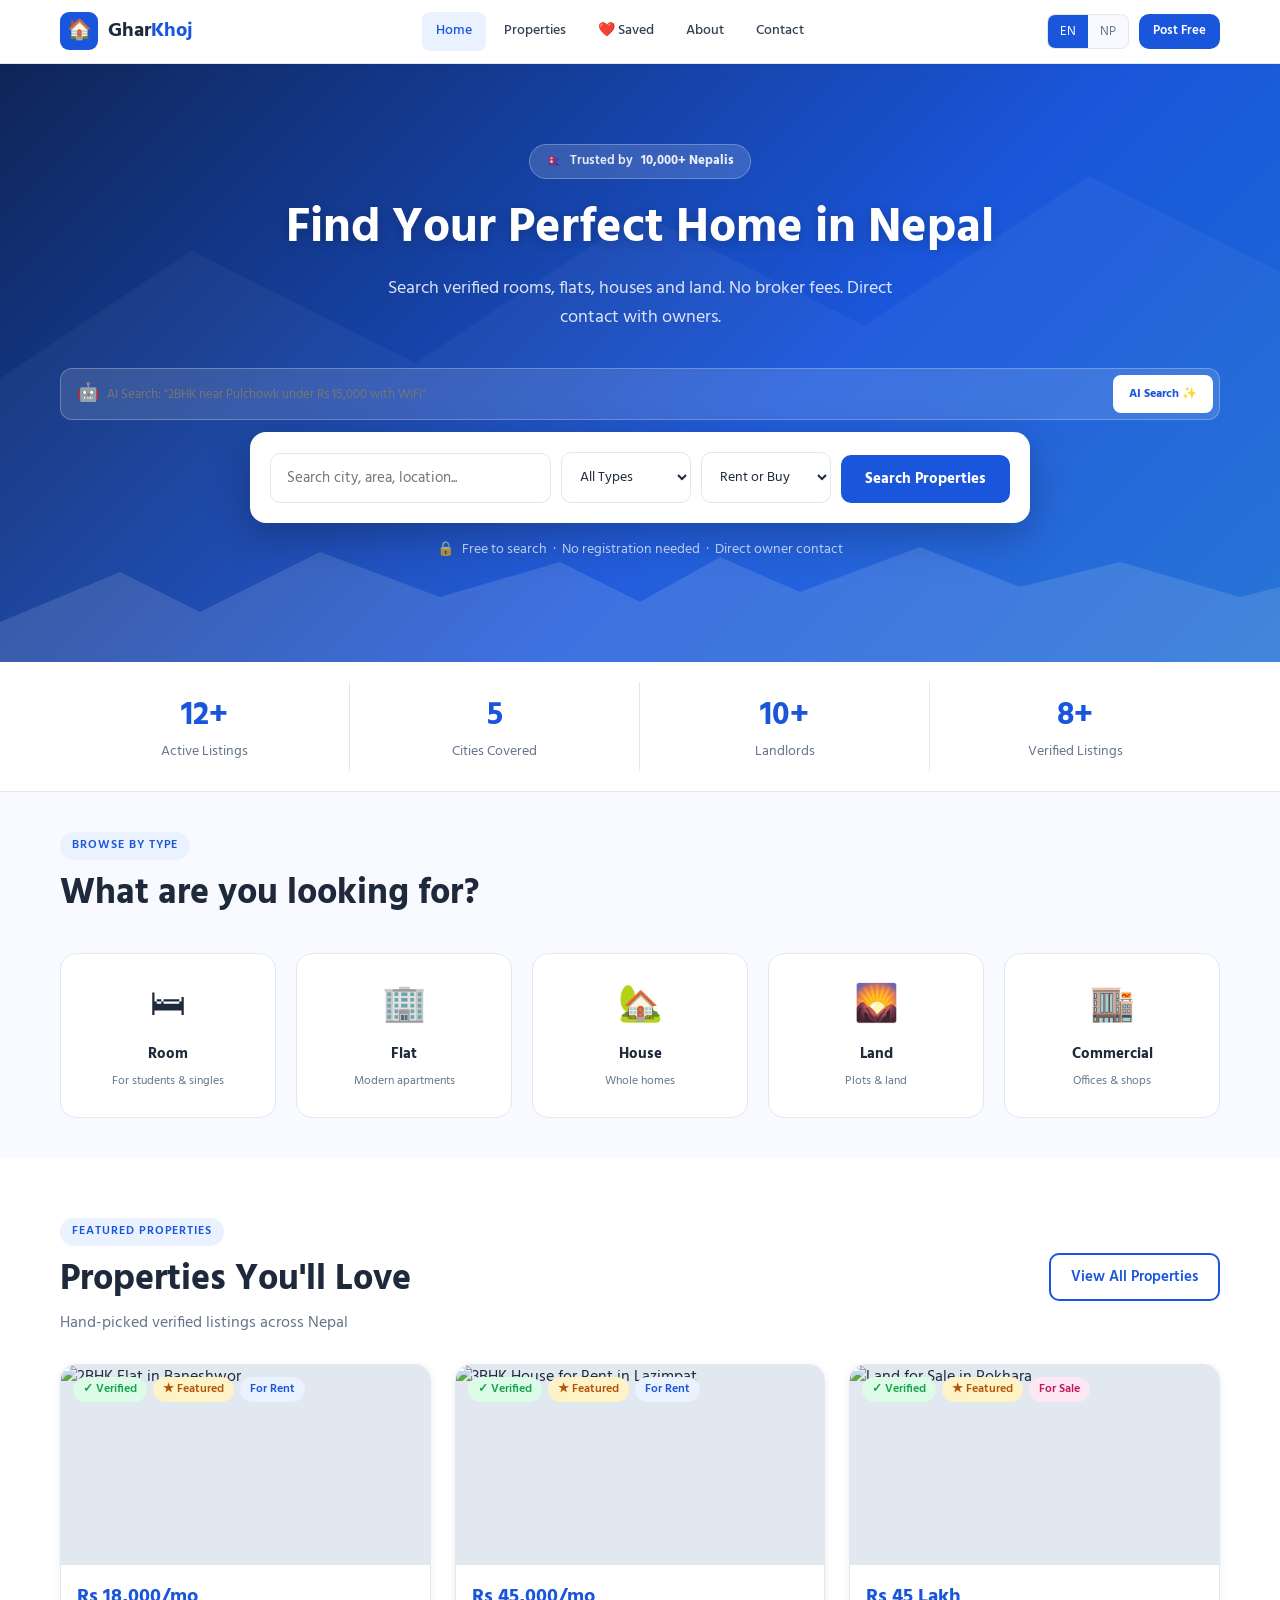
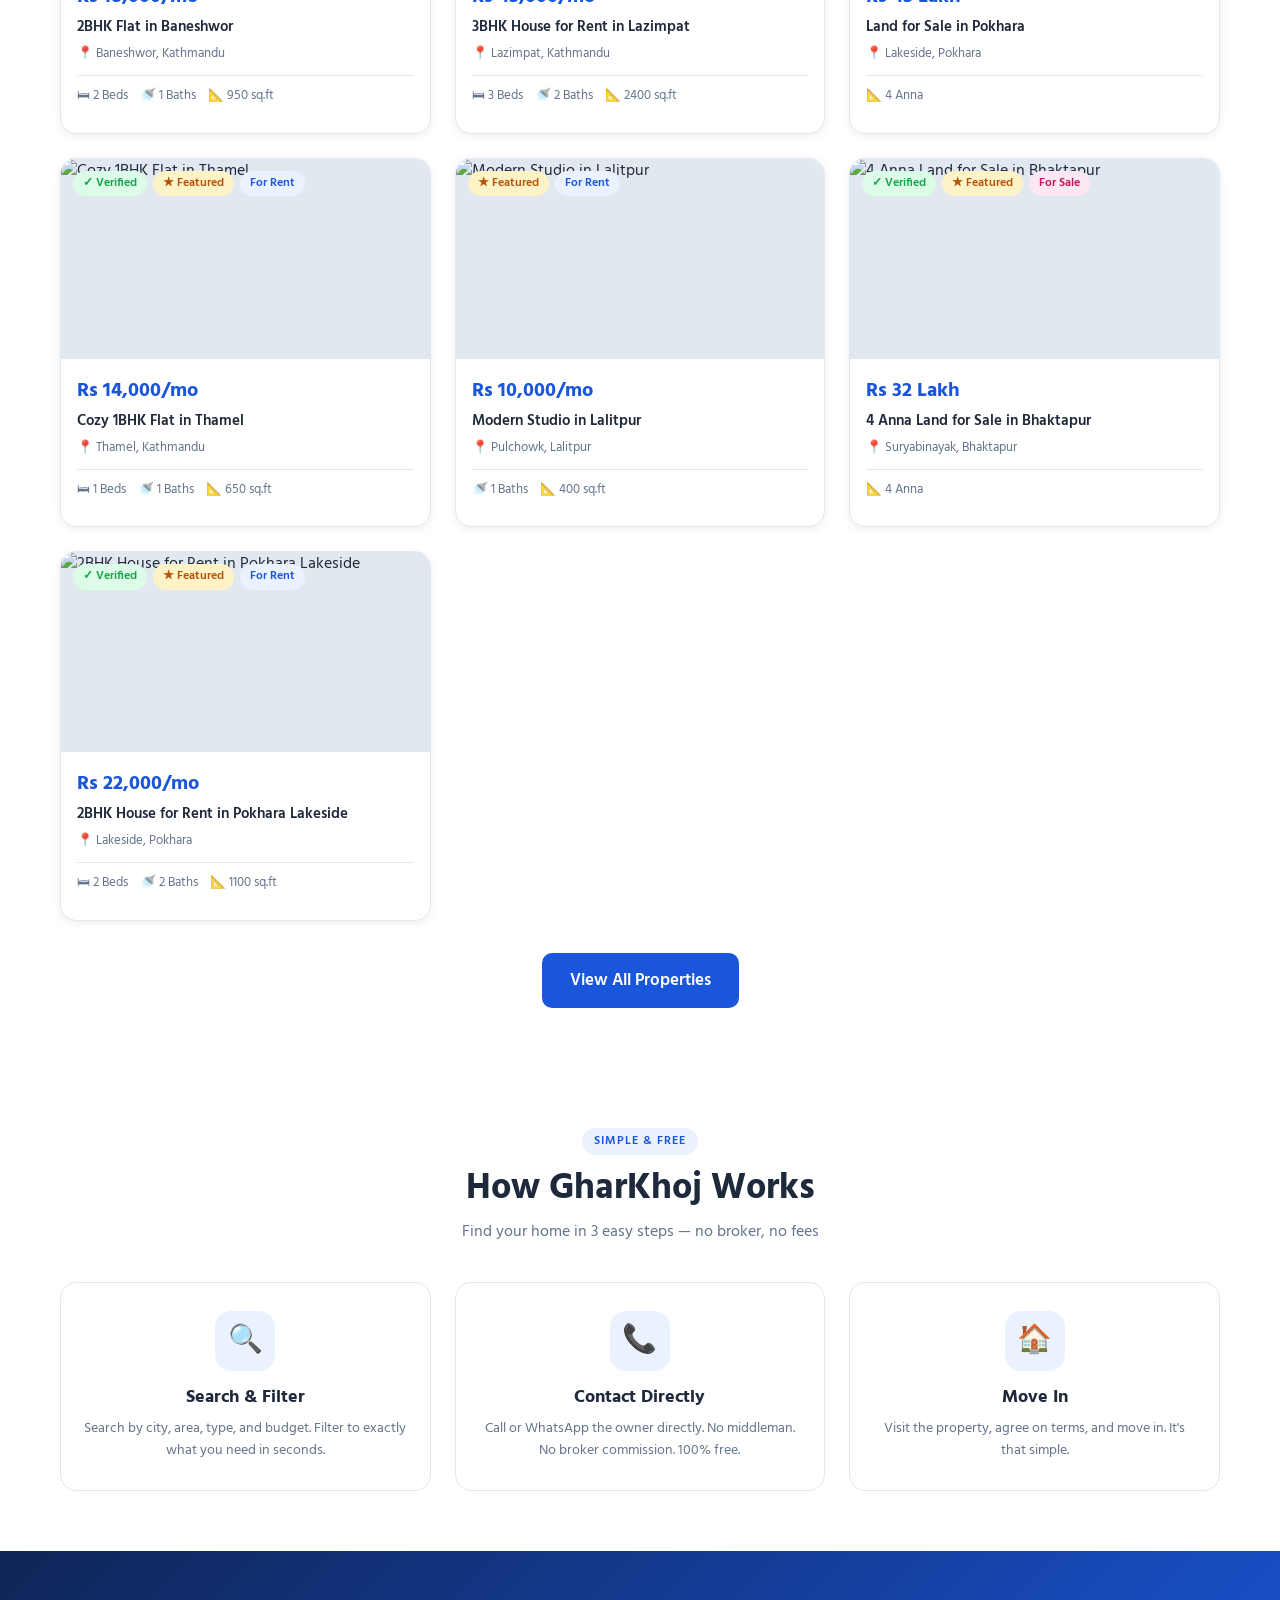
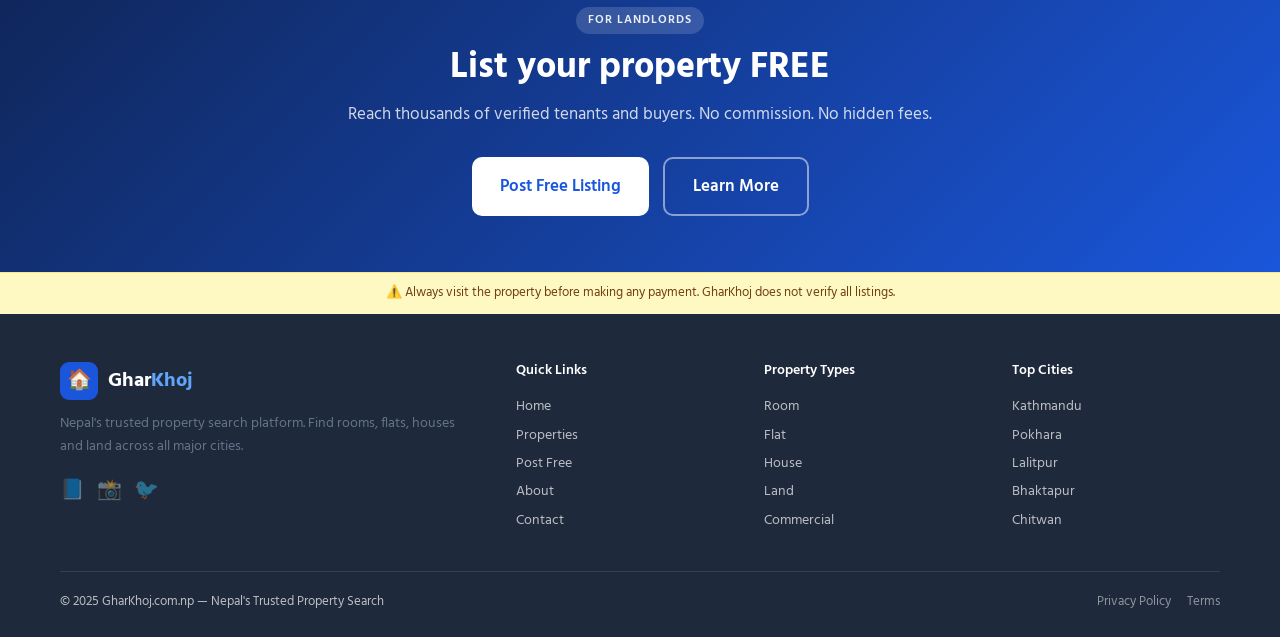
==== commit 19642f4b: "ADD" ====
--- a/index.html
+++ b/index.html
@@ -285,6 +285,16 @@
       <p data-i18n="hero_sub">Search verified rooms, flats, houses and land. No broker fees. Direct contact with owners.</p>
 
       <!-- Search Box -->
+      <!-- AI Smart Search -->
+      <div style="margin-bottom:12px;display:flex;gap:8px;align-items:center;background:rgba(255,255,255,0.12);border-radius:12px;padding:6px 6px 6px 16px;border:1.5px solid rgba(255,255,255,0.25)">
+        <span style="font-size:18px">🤖</span>
+        <input type="text" id="aiHomeSearch"
+          placeholder='AI Search: "2BHK near Pulchowk under Rs 15,000 with WiFi"'
+          style="flex:1;background:none;border:none;outline:none;color:white;font-size:13px;min-width:0"
+          onkeydown="if(event.key==='Enter')goAISearch()">
+        <button onclick="goAISearch()" style="background:white;color:var(--blue);border:none;padding:9px 16px;border-radius:8px;font-weight:700;cursor:pointer;white-space:nowrap;font-size:12px">AI Search ✨</button>
+      </div>
+
       <div class="search-box">
         <div class="search-row">
           <div class="search-main">
@@ -509,6 +519,13 @@
     window.location.href = `pages/listings.html?${params.toString()}`;
   }
 
+  function goAISearch() {
+    const q = document.getElementById('aiHomeSearch').value.trim();
+    if (!q) return;
+    // Pass AI query to listings page via special param
+    window.location.href = `pages/listings.html?ai=${encodeURIComponent(q)}`;
+  }
+
   document.getElementById('heroSearch').addEventListener('keydown', e => {
     if (e.key === 'Enter') doSearch();
   });
